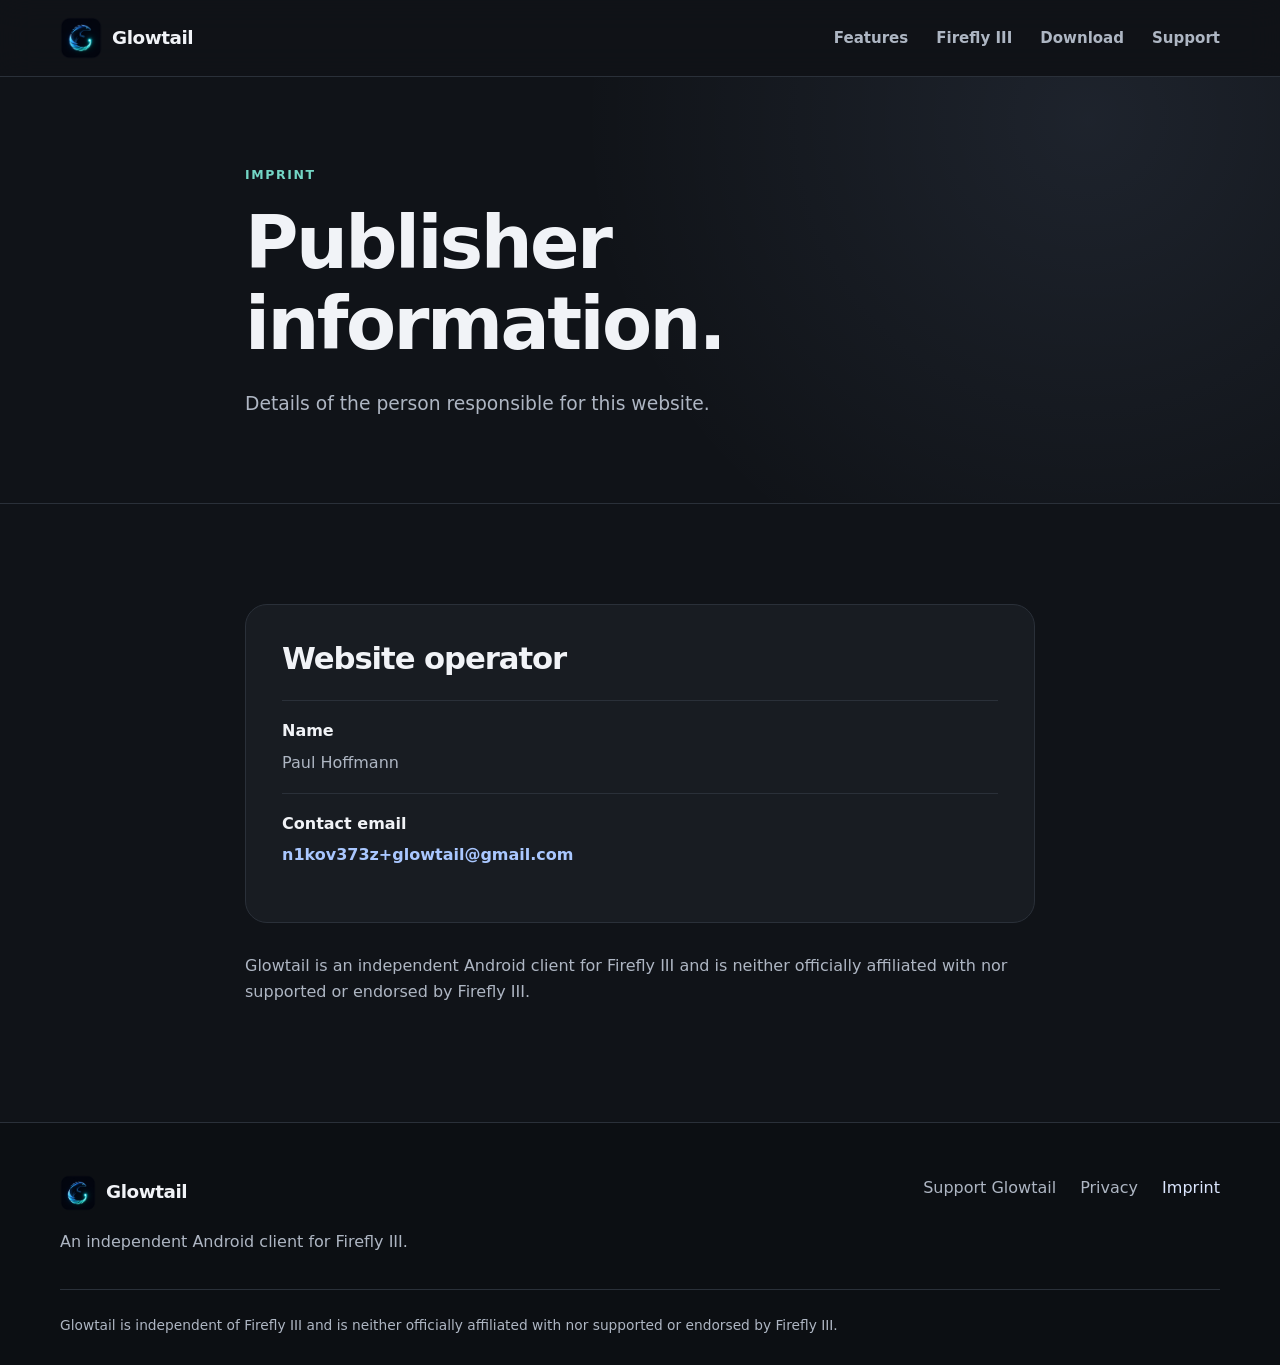
==== imprint.html @ 1674e650 "erstimplementierung" ====
<!doctype html>
<html lang="en">
<head>
  <meta charset="utf-8"><meta name="viewport" content="width=device-width, initial-scale=1">
  <title>Imprint — Glowtail</title><meta name="description" content="Publisher and contact information for the Glowtail website."><meta name="theme-color" content="#101318"><link rel="canonical" href="https://glowtail.app/imprint.html">
  <meta property="og:type" content="website"><meta property="og:title" content="Imprint — Glowtail"><meta property="og:description" content="Publisher information for Glowtail."><meta property="og:url" content="https://glowtail.app/imprint.html"><meta property="og:image" content="https://glowtail.app/assets/glowtail-icon.png">
  <link rel="icon" type="image/png" href="assets/favicon.png"><link rel="stylesheet" href="css/site.css">
</head>
<body>
  <a class="skip-link" href="#main">Skip to content</a>
  <header class="site-header"><div class="container header-content"><a class="brand" href="index.html" aria-label="Glowtail home"><img src="assets/glowtail-icon.png" width="42" height="42" alt=""><span>Glowtail</span></a><nav class="main-navigation" aria-label="Main navigation"><a href="index.html#features">Features</a><a href="index.html#firefly">Firefly III</a><a href="index.html#download">Download</a><a href="support.html">Support</a></nav></div></header>
  <main id="main"><section class="page-hero"><div class="container narrow"><p class="eyebrow">Imprint</p><h1>Publisher information.</h1><p>Details of the person responsible for this website.</p></div></section><section class="section legal-section"><div class="container narrow"><div class="imprint-card"><h2>Website operator</h2><dl><div><dt>Name</dt><dd>Paul Hoffmann</dd></div><div id="contact"><dt>Contact email</dt><dd><a class="text-link" href="mailto:n1kov373z+glowtail@gmail.com">n1kov373z+glowtail@gmail.com</a></dd></div></dl></div><p class="legal-note">Glowtail is an independent Android client for Firefly III and is neither officially affiliated with nor supported or endorsed by Firefly III.</p></div></section></main>
  <footer class="site-footer"><div class="container footer-content"><div><a class="brand footer-brand" href="index.html"><img src="assets/glowtail-icon.png" width="36" height="36" alt=""><span>Glowtail</span></a><p>An independent Android client for Firefly III.</p></div><nav class="footer-navigation" aria-label="Footer navigation"><a href="support.html">Support Glowtail</a><a href="https://v373z.github.io/privacy-policies/glowtail/privacy_policy_en.html">Privacy</a><a href="imprint.html" aria-current="page">Imprint</a></nav></div><div class="container footer-legal"><p>Glowtail is independent of Firefly III and is neither officially affiliated with nor supported or endorsed by Firefly III.</p></div></footer>
</body>
</html>
---- css/site.css ----
:root{--background:#101318;--surface:#181C22;--primary:#A9C7FF;--primary-light:#DCE7FF;--secondary:#73D6C5;--text:#F1F3F7;--muted:#AEB6C3;--divider:#2A3039;--container:1160px}
*{box-sizing:border-box}
html{scroll-behavior:smooth;scroll-padding-top:110px}
body{margin:0;background:var(--background);color:var(--text);font:16px/1.65 system-ui,-apple-system,BlinkMacSystemFont,"Segoe UI",sans-serif;-webkit-font-smoothing:antialiased}
a{color:inherit;text-decoration:none}
a:focus-visible{outline:3px solid var(--secondary);outline-offset:4px;border-radius:4px}
img{display:block;max-width:100%}
h1,h2,h3,p{overflow-wrap:break-word}
.container{width:min(calc(100% - 48px),var(--container));margin-inline:auto}
.narrow{max-width:790px}
.skip-link{position:absolute;z-index:200;top:-100px;left:16px;padding:10px 16px;background:var(--primary);color:var(--background)}
.skip-link:focus{top:12px}
.site-header{position:sticky;top:0;z-index:100;background:rgba(16,19,24,.94);border-bottom:1px solid var(--divider);backdrop-filter:blur(16px)}
.header-content{min-height:76px;display:flex;align-items:center;justify-content:space-between;gap:28px}
.brand{display:inline-flex;align-items:center;gap:10px;font-size:1.15rem;font-weight:760;letter-spacing:-.025em;white-space:nowrap}
.brand img{border-radius:11px}
.main-navigation{display:flex;align-items:center;justify-content:flex-end;flex-wrap:wrap;gap:8px 28px;color:var(--muted);font-size:.94rem;font-weight:580}
.main-navigation a,.footer-navigation a,.text-link{transition:color .16s ease}
.main-navigation a:hover,.main-navigation a[aria-current],.footer-navigation a:hover,.footer-navigation a[aria-current],.text-link:hover{color:var(--primary-light)}
.hero{position:relative;isolation:isolate;overflow:hidden}
.hero:before{content:"";position:absolute;z-index:-1;inset:-280px -260px auto auto;width:850px;aspect-ratio:1;background:radial-gradient(circle,rgba(169,199,255,.12),rgba(115,214,197,.05) 42%,transparent 70%);pointer-events:none}
.hero-content{display:grid;grid-template-columns:minmax(0,1.12fr) minmax(340px,.88fr);align-items:center;gap:5%;min-height:670px;padding-block:98px 112px}
.eyebrow,.card-index,.step{color:var(--secondary);font-size:.78rem;font-weight:750;letter-spacing:.13em;text-transform:uppercase}
.eyebrow{margin:0 0 16px}
h1,h2,h3{margin:0;line-height:1.12;letter-spacing:-.035em}
.hero h1{font-size:clamp(3.25rem,6.4vw,5.9rem);font-weight:780}
.text-accent{color:var(--primary)}
.hero-description{max-width:620px;margin:26px 0 0;color:var(--muted);font-size:clamp(1.1rem,1.6vw,1.25rem)}
.hero-actions,.support-actions{display:flex;flex-wrap:wrap;gap:12px;margin-top:32px}
.button{display:inline-flex;align-items:center;justify-content:center;gap:12px;min-height:49px;padding:11px 22px;border:1px solid transparent;border-radius:999px;font-weight:720;line-height:1.3;text-align:center;transition:background-color .16s ease,border-color .16s ease,transform .16s ease}
a.button:hover{transform:translateY(-2px)}
.button-primary{background:var(--primary);color:var(--background)}
.button-primary:hover{background:var(--primary-light)}
.button-secondary{border-color:#49515c;background:var(--surface);color:var(--text)}
.button-secondary:hover{border-color:var(--primary)}
.hero-note{margin:24px 0 0;color:var(--muted);font-size:.91rem}
.hero-visual{min-height:440px;display:grid;place-items:center;position:relative}
.hero-orbit{position:absolute;aspect-ratio:1;border:1px solid rgba(169,199,255,.14);border-radius:50%}
.orbit-one{width:min(100%,430px)}.orbit-two{width:min(77%,330px);border-color:rgba(115,214,197,.12)}
.hero-icon-card{position:relative;padding:19px;border:1px solid rgba(169,199,255,.26);border-radius:48px;background:linear-gradient(145deg,#222b38,#14181e);box-shadow:0 28px 95px rgba(0,0,0,.42),0 0 90px rgba(42,160,218,.13);transform:rotate(-5deg)}
.hero-icon-card img{width:clamp(180px,23vw,280px);border-radius:34px}
.visual-caption{position:absolute;bottom:0;color:var(--muted);font-size:.79rem;letter-spacing:.11em;text-transform:uppercase}
.section{padding-block:100px}
.section-surface{background:var(--surface);border-block:1px solid var(--divider)}
.section-heading{max-width:750px}
.section-heading h2,.download-content h2{font-size:clamp(2.25rem,4.4vw,3.75rem)}
.section-heading>p:last-child,.download-content p:last-child{margin:22px 0 0;color:var(--muted);font-size:1.08rem}
.principles-grid,.features-grid{display:grid;gap:20px;margin-top:55px}
.principles-grid{grid-template-columns:repeat(3,minmax(0,1fr))}
.principle{padding:24px 18px 0 0;border-top:1px solid #4a5360}
.principle h3{margin-top:22px}
.principle h3,.feature-card h3{font-size:1.25rem}
.principle p,.feature-card p{margin:12px 0 0;color:var(--muted)}
.features-grid{grid-template-columns:repeat(3,minmax(0,1fr))}
.feature-card{min-height:202px;padding:29px;border:1px solid var(--divider);border-radius:20px;background:linear-gradient(145deg,#1b2028,#15191f)}
.feature-mark{display:grid;place-items:center;width:36px;height:36px;margin-bottom:22px;border:1px solid #41586a;border-radius:11px;color:var(--primary);font-size:1.45rem;line-height:1}
.screenshot-gallery{display:grid;grid-template-columns:repeat(3,minmax(0,1fr));gap:24px;max-width:1000px;margin:52px auto 0}
.screenshot-card{min-width:0;margin:0;padding:12px;border:1px solid var(--divider);border-radius:26px;background:#11151b;box-shadow:0 20px 55px rgba(0,0,0,.2)}
.screenshot-link{display:block;overflow:hidden;border-radius:18px;background:var(--background)}
.screenshot-link img{width:100%;height:auto}
.screenshot-card figcaption{display:flex;align-items:center;gap:14px;padding:17px 7px 5px;color:var(--text);font-weight:660}
.screenshot-card figcaption span{color:var(--secondary);font-size:.8rem;letter-spacing:.1em}
.download-content{display:grid;grid-template-columns:minmax(0,1fr) auto;align-items:end;gap:44px}
.download-content>div:first-child{max-width:710px}
.download-actions{display:flex;flex-direction:column;align-items:flex-start;gap:18px}
.text-link{color:var(--primary);font-weight:680}
.site-footer{padding:52px 0 28px;border-top:1px solid var(--divider);background:#0c0f13}
.footer-content{display:flex;justify-content:space-between;gap:35px}
.footer-content p,.footer-legal{color:var(--muted)}
.footer-content p{margin:10px 0 0}
.footer-navigation{display:flex;flex-wrap:wrap;gap:10px 24px;align-content:start;color:var(--muted)}
.footer-legal{margin-top:34px;padding-top:24px;border-top:1px solid var(--divider);font-size:.86rem}
.footer-legal p{max-width:900px;margin:0}
.page-hero{padding:88px 0 83px;border-bottom:1px solid var(--divider);background:radial-gradient(circle at 85% 10%,rgba(169,199,255,.09),transparent 44%)}
.page-hero h1{font-size:clamp(2.7rem,5.7vw,5rem)}
.page-hero p:last-child{max-width:720px;margin:24px 0 0;color:var(--muted);font-size:1.17rem}
.support-grid{display:grid;grid-template-columns:repeat(2,minmax(0,1fr));gap:28px;align-items:stretch}
.support-card{padding:38px;border:1px solid var(--divider);border-radius:24px;background:var(--surface)}
.support-card h2{margin-top:25px;font-size:clamp(1.8rem,3vw,2.5rem)}
.support-card>p{color:var(--muted)}
.support-card>.support-actions{margin-top:36px;padding-top:26px;border-top:1px solid var(--divider)}
.support-list{margin:30px 0 0;padding:0;list-style:none}
.support-list li{position:relative;padding:12px 0 12px 27px;border-top:1px solid var(--divider);color:var(--muted)}
.support-list li:before{content:"→";position:absolute;left:0;color:var(--secondary)}
.support-list a{color:var(--primary-light);text-decoration:underline;text-decoration-color:rgba(169,199,255,.45);text-underline-offset:.2em}
.support-list a:hover{text-decoration-color:currentColor}
.imprint-card h2{font-size:clamp(1.55rem,2.4vw,2.2rem)}
.legal-note{color:var(--muted)}
.imprint-card{padding:36px;border:1px solid var(--divider);border-radius:22px;background:var(--surface)}
.imprint-card dl{margin:25px 0 0}.imprint-card dl>div{padding:17px 0;border-top:1px solid var(--divider)}
.imprint-card dt{font-weight:700}.imprint-card dd{margin:5px 0 0;color:var(--muted)}
.legal-note{margin-top:30px}
.redirect-message{max-width:680px;padding-block:12vh}
.redirect-message h1{font-size:clamp(2rem,5vw,3rem)}
.redirect-message p{color:var(--muted)}
@media(max-width:1000px){.hero-content{grid-template-columns:1fr 330px;gap:20px;min-height:590px}.hero h1{font-size:clamp(3.15rem,6vw,4.8rem)}.features-grid{grid-template-columns:repeat(2,minmax(0,1fr))}.download-content{grid-template-columns:1fr}}
@media(max-width:760px){.header-content{align-items:flex-start;flex-direction:column;gap:4px;padding-block:10px}.main-navigation{justify-content:flex-start;gap:4px 17px;font-size:.88rem}.main-navigation a{padding:5px 0}.hero-content{grid-template-columns:1fr;min-height:0;padding-block:72px 84px}.hero-visual{min-height:350px}.hero-icon-card img{width:210px}.visual-caption{bottom:-3px}.section{padding-block:76px}.principles-grid{grid-template-columns:1fr;gap:27px}.features-grid{grid-template-columns:1fr}.feature-card{min-height:0}.screenshot-gallery{grid-template-columns:1fr;max-width:385px;gap:28px}.support-grid{grid-template-columns:1fr;gap:30px}.footer-content{flex-direction:column}}
@media(max-width:480px){.container{width:min(calc(100% - 32px),var(--container))}.hero h1{font-size:clamp(2.8rem,13vw,4rem)}.hero-visual{min-height:315px}.hero-icon-card img{width:180px}.hero-icon-card{padding:13px;border-radius:32px}.screenshot-card{padding:9px;border-radius:21px}.screenshot-link{border-radius:14px}.support-card,.imprint-card{padding:25px}.button{width:100%}.hero-actions,.support-actions{flex-direction:column}.page-hero{padding-block:62px}.footer-navigation{gap:10px 20px}}
@media(prefers-reduced-motion:reduce){html{scroll-behavior:auto}*,*:before,*:after{animation-duration:.01ms!important;transition-duration:.01ms!important}}
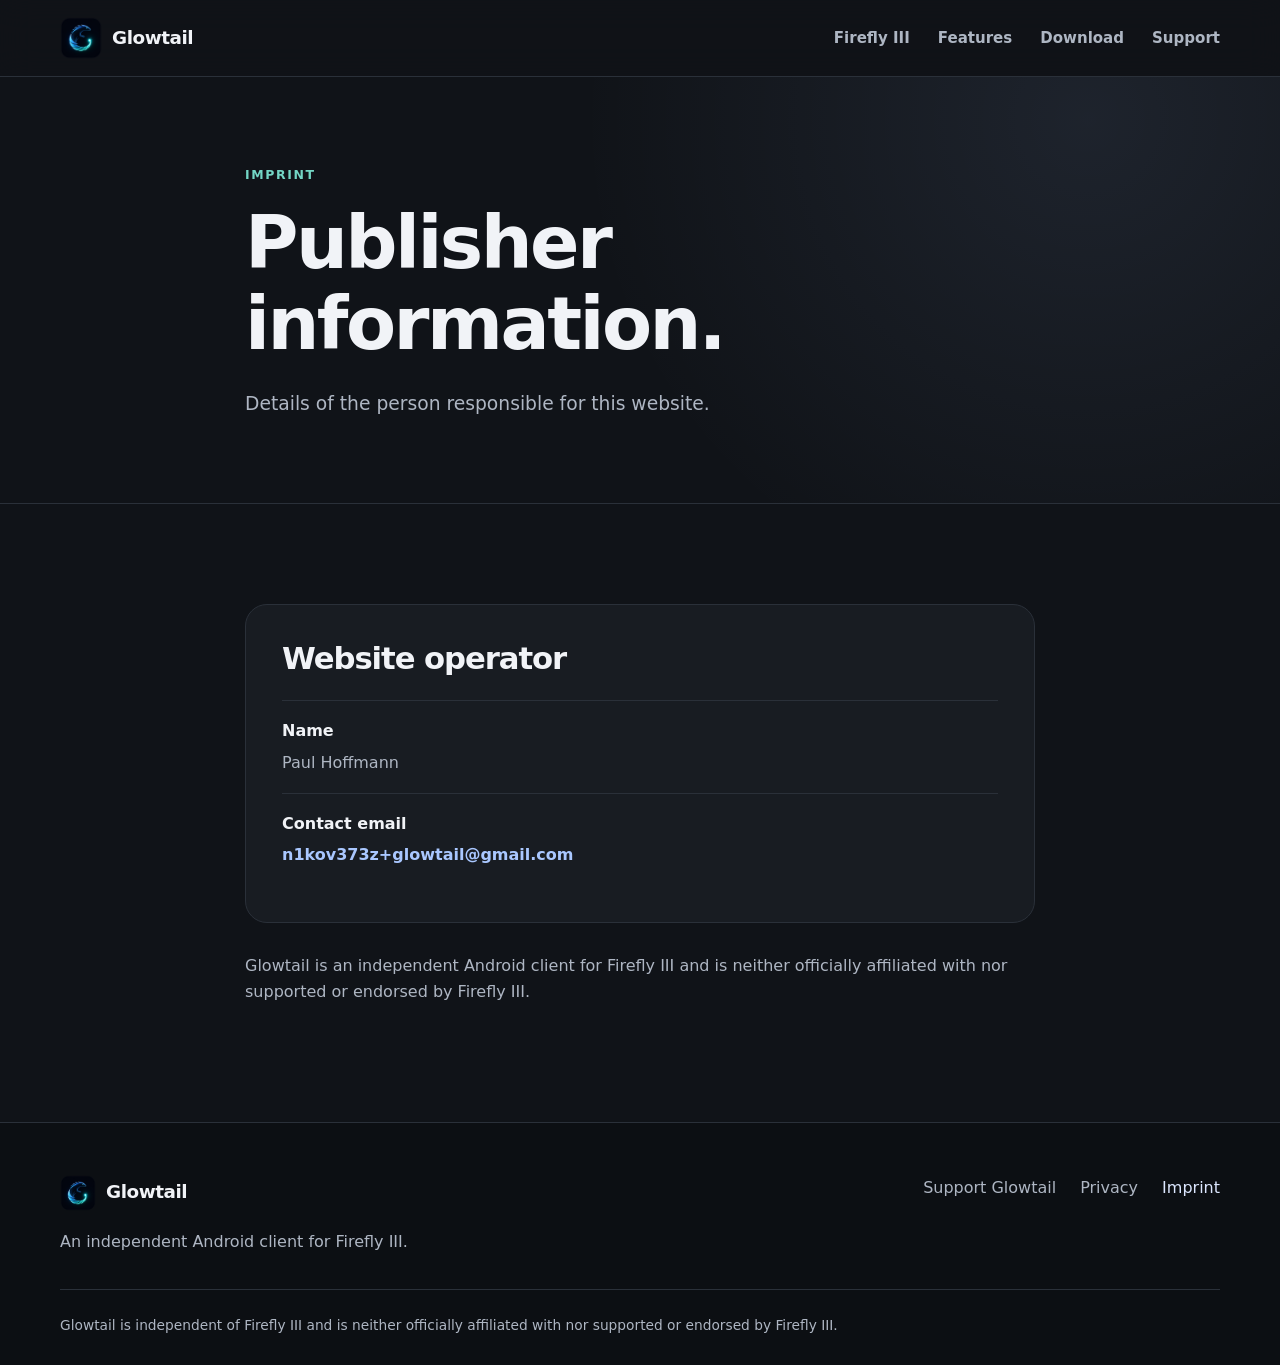
==== commit 6b3f6f80: "korrektur" ====
--- a/imprint.html
+++ b/imprint.html
@@ -8,7 +8,7 @@
 </head>
 <body>
   <a class="skip-link" href="#main">Skip to content</a>
-  <header class="site-header"><div class="container header-content"><a class="brand" href="index.html" aria-label="Glowtail home"><img src="assets/glowtail-icon.png" width="42" height="42" alt=""><span>Glowtail</span></a><nav class="main-navigation" aria-label="Main navigation"><a href="index.html#features">Features</a><a href="index.html#firefly">Firefly III</a><a href="index.html#download">Download</a><a href="support.html">Support</a></nav></div></header>
+  <header class="site-header"><div class="container header-content"><a class="brand" href="index.html" aria-label="Glowtail home"><img src="assets/glowtail-icon.png" width="42" height="42" alt=""><span>Glowtail</span></a><nav class="main-navigation" aria-label="Main navigation"><a href="index.html#firefly">Firefly III</a><a href="index.html#features">Features</a><a href="index.html#download">Download</a><a href="support.html">Support</a></nav></div></header>
   <main id="main"><section class="page-hero"><div class="container narrow"><p class="eyebrow">Imprint</p><h1>Publisher information.</h1><p>Details of the person responsible for this website.</p></div></section><section class="section legal-section"><div class="container narrow"><div class="imprint-card"><h2>Website operator</h2><dl><div><dt>Name</dt><dd>Paul Hoffmann</dd></div><div id="contact"><dt>Contact email</dt><dd><a class="text-link" href="mailto:n1kov373z+glowtail@gmail.com">n1kov373z+glowtail@gmail.com</a></dd></div></dl></div><p class="legal-note">Glowtail is an independent Android client for Firefly III and is neither officially affiliated with nor supported or endorsed by Firefly III.</p></div></section></main>
   <footer class="site-footer"><div class="container footer-content"><div><a class="brand footer-brand" href="index.html"><img src="assets/glowtail-icon.png" width="36" height="36" alt=""><span>Glowtail</span></a><p>An independent Android client for Firefly III.</p></div><nav class="footer-navigation" aria-label="Footer navigation"><a href="support.html">Support Glowtail</a><a href="https://v373z.github.io/privacy-policies/glowtail/privacy_policy_en.html">Privacy</a><a href="imprint.html" aria-current="page">Imprint</a></nav></div><div class="container footer-legal"><p>Glowtail is independent of Firefly III and is neither officially affiliated with nor supported or endorsed by Firefly III.</p></div></footer>
 </body>
